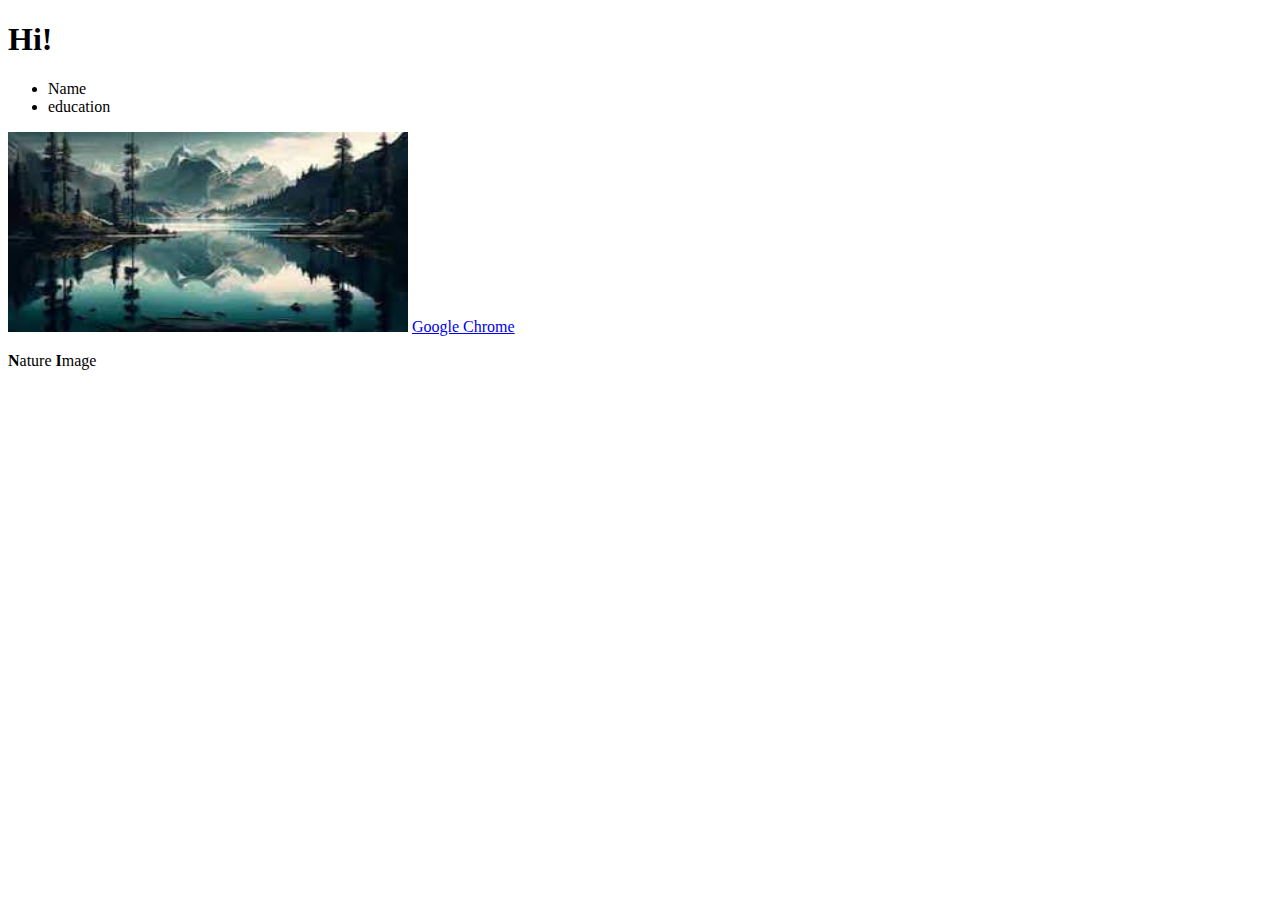
==== index.html @ c35f22b8 "Basic Html & Css" ====
<!DOCTYPE html>
<html lang="en">
    <head>
        <title>My First Page</title>
    </head>
    <meta charset="UTF-8">
    <body>
        <h1>Hi!</h1>
        <ul>
            <li>Name</li>
            <li>education</li>
        </ul>
        <img src="[data-uri]" alt="Nature" 
        height="200" width ="400" >
        <a href="www.google.com" target="_blank">Google Chrome </a>

        <p><strong>N</strong>ature <strong>I</strong>mage
        </p>
    </body>
</html>
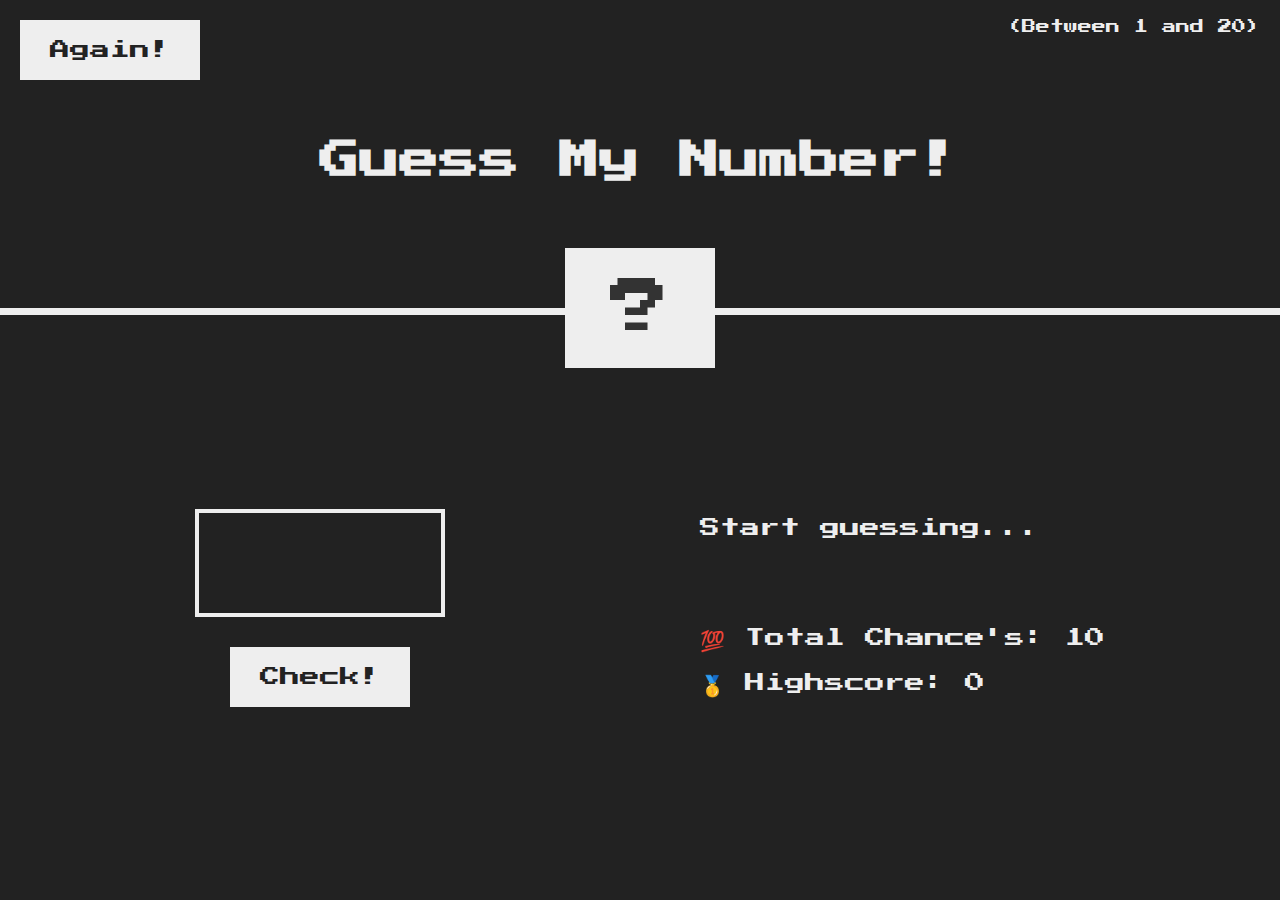
==== commit 111f4903: "Guess the number Game" ====
--- a/index.html
+++ b/index.html
@@ -1,20 +1,32 @@
-<!DOCTYPE html>
-<html lang="en">
-    <head>
-        <title>My First Page</title>
-    </head>
-    <meta charset="UTF-8">
-    <body>
-        <h1>Hi!</h1>
-        <ul>
-            <li>Name</li>
-            <li>education</li>
-        </ul>
-        <img src="[data-uri]" alt="Nature" 
-        height="200" width ="400" >
-        <a href="www.google.com" target="_blank">Google Chrome </a>
-
-        <p><strong>N</strong>ature <strong>I</strong>mage
-        </p>
-    </body>
-</html>+<!DOCTYPE html>
+<html lang="en">
+  <head>
+    <meta charset="UTF-8" />
+    <meta name="viewport" content="width=device-width, initial-scale=1.0" />
+    <meta http-equiv="X-UA-Compatible" content="ie=edge" />
+    <link rel="stylesheet" href="style.css" />
+    <title>Guess My Number!</title>
+  </head>
+  <body>
+    <header>
+      <h1>Guess My Number!</h1>
+      <p class="between">(Between 1 and 20)</p>
+      <button class="btn again">Again!</button>
+      <div class="number">?</div>
+    </header>
+    <main>
+      <section class="left">
+        <input type="number" class="guess" />
+        <button class="btn check">Check!</button>
+      </section>
+      <section class="right">
+        <p class="message">Start guessing...</p>
+        <p class="label-score">💯 Total Chance's: <span class="score">10</span></p>
+        <p class="label-highscore">
+          🥇 Highscore: <span class="highscore">0</span>
+        </p>
+      </section>
+    </main>
+    <script src="script.js"></script>
+  </body>
+</html>
--- a/style.css
+++ b/style.css
@@ -0,0 +1,119 @@
+@import url('https://fonts.googleapis.com/css?family=Press+Start+2P&display=swap');
+
+* {
+  margin: 0;
+  padding: 0;
+  box-sizing: inherit;
+}
+
+html {
+  font-size: 62.5%;
+  box-sizing: border-box;
+}
+
+body {
+  font-family: 'Press Start 2P', sans-serif;
+  color: #eee;
+  background-color: #222;
+  /* background-color: #60b347; */
+}
+
+/* LAYOUT */
+header {
+  position: relative;
+  height: 35vh;
+  border-bottom: 7px solid #eee;
+}
+
+main {
+  height: 65vh;
+  color: #eee;
+  display: flex;
+  align-items: center;
+  justify-content: space-around;
+}
+
+.left {
+  width: 52rem;
+  display: flex;
+  flex-direction: column;
+  align-items: center;
+}
+
+.right {
+  width: 52rem;
+  font-size: 2rem;
+}
+
+/* ELEMENTS STYLE */
+h1 {
+  font-size: 4rem;
+  text-align: center;
+  position: absolute;
+  width: 100%;
+  top: 52%;
+  left: 50%;
+  transform: translate(-50%, -50%);
+}
+
+.number {
+  background: #eee;
+  color: #333;
+  font-size: 6rem;
+  width: 15rem;
+  padding: 3rem 0rem;
+  text-align: center;
+  position: absolute;
+  bottom: 0;
+  left: 50%;
+  transform: translate(-50%, 50%);
+}
+
+.between {
+  font-size: 1.4rem;
+  position: absolute;
+  top: 2rem;
+  right: 2rem;
+}
+
+.again {
+  position: absolute;
+  top: 2rem;
+  left: 2rem;
+}
+
+.guess {
+  background: none;
+  border: 4px solid #eee;
+  font-family: inherit;
+  color: inherit;
+  font-size: 5rem;
+  padding: 2.5rem;
+  width: 25rem;
+  text-align: center;
+  display: block;
+  margin-bottom: 3rem;
+}
+
+.btn {
+  border: none;
+  background-color: #eee;
+  color: #222;
+  font-size: 2rem;
+  font-family: inherit;
+  padding: 2rem 3rem;
+  cursor: pointer;
+}
+
+.btn:hover {
+  background-color: #ccc;
+}
+
+.message {
+  margin-bottom: 8rem;
+  height: 3rem;
+}
+
+.label-score {
+  margin-bottom: 2rem;
+}
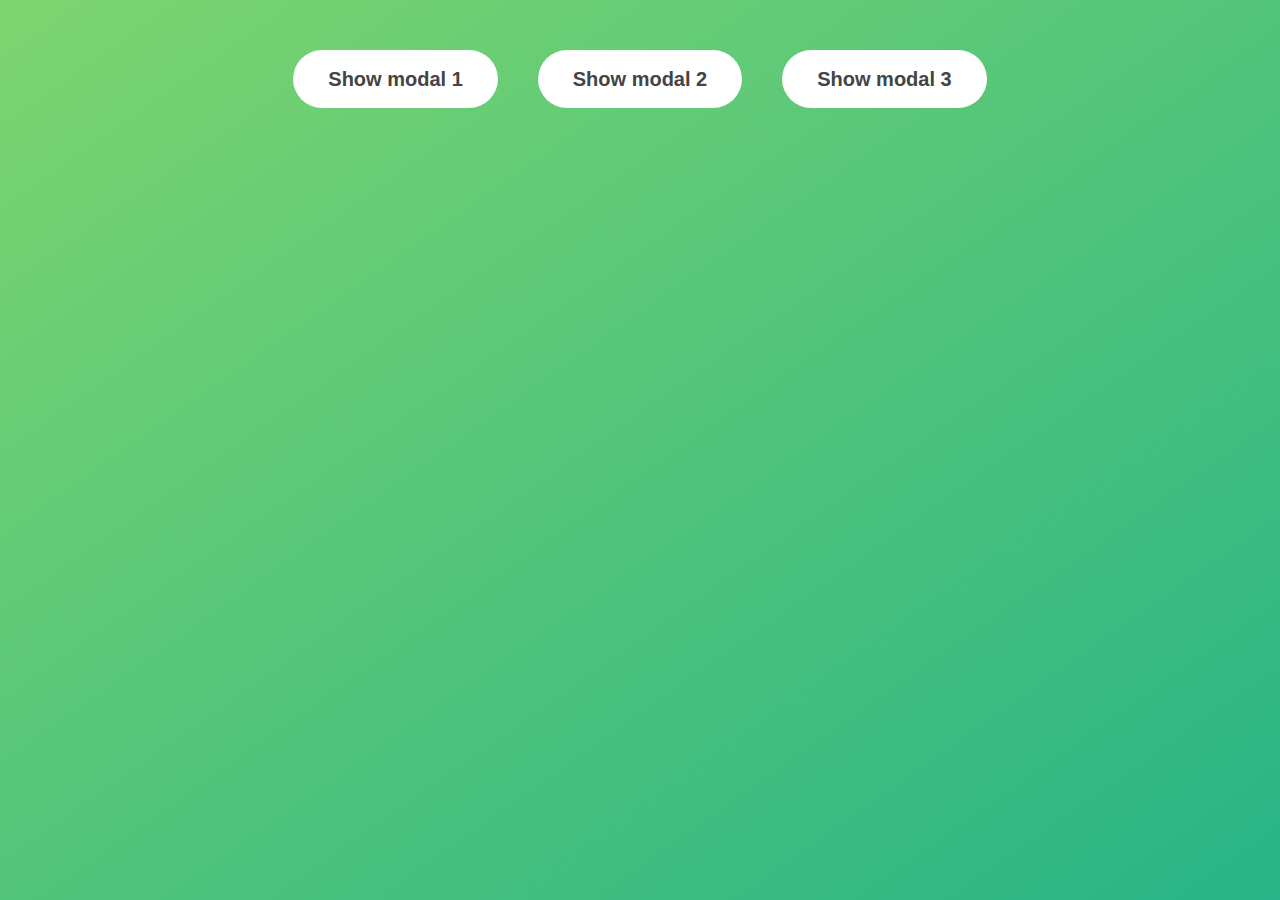
==== commit fa5d9a4a: "Modal features using Javascript" ====
--- a/index.html
+++ b/index.html
@@ -5,28 +5,28 @@
     <meta name="viewport" content="width=device-width, initial-scale=1.0" />
     <meta http-equiv="X-UA-Compatible" content="ie=edge" />
     <link rel="stylesheet" href="style.css" />
-    <title>Guess My Number!</title>
+    <title>Modal window</title>
   </head>
   <body>
-    <header>
-      <h1>Guess My Number!</h1>
-      <p class="between">(Between 1 and 20)</p>
-      <button class="btn again">Again!</button>
-      <div class="number">?</div>
-    </header>
-    <main>
-      <section class="left">
-        <input type="number" class="guess" />
-        <button class="btn check">Check!</button>
-      </section>
-      <section class="right">
-        <p class="message">Start guessing...</p>
-        <p class="label-score">💯 Total Chance's: <span class="score">10</span></p>
-        <p class="label-highscore">
-          🥇 Highscore: <span class="highscore">0</span>
-        </p>
-      </section>
-    </main>
+    <button class="show-modal">Show modal 1</button>
+    <button class="show-modal">Show modal 2</button>
+    <button class="show-modal">Show modal 3</button>
+
+    <div class="modal hidden">
+      <button class="close-modal">&times;</button>
+      <h1>I'm a modal window 😍</h1>
+      <p>
+        Lorem ipsum dolor sit amet, consectetur adipisicing elit, sed do eiusmod
+        tempor incididunt ut labore et dolore magna aliqua. Ut enim ad minim
+        veniam, quis nostrud exercitation ullamco laboris nisi ut aliquip ex ea
+        commodo consequat. Duis aute irure dolor in reprehenderit in voluptate
+        velit esse cillum dolore eu fugiat nulla pariatur. Excepteur sint
+        occaecat cupidatat non proident, sunt in culpa qui officia deserunt
+        mollit anim id est laborum.
+      </p>
+    </div>
+    <div class="overlay hidden"></div>
+
     <script src="script.js"></script>
   </body>
 </html>
--- a/style.css
+++ b/style.css
@@ -1,5 +1,3 @@
-@import url('https://fonts.googleapis.com/css?family=Press+Start+2P&display=swap');
-
 * {
   margin: 0;
   padding: 0;
@@ -12,108 +10,76 @@
 }
 
 body {
-  font-family: 'Press Start 2P', sans-serif;
-  color: #eee;
-  background-color: #222;
-  /* background-color: #60b347; */
+  font-family: sans-serif;
+  color: #333;
+  line-height: 1.5;
+  height: 100vh;
+  position: relative;
+  display: flex;
+  align-items: flex-start;
+  justify-content: center;
+  background: linear-gradient(to top left, #28b487, #7dd56f);
 }
 
-/* LAYOUT */
-header {
-  position: relative;
-  height: 35vh;
-  border-bottom: 7px solid #eee;
-}
-
-main {
-  height: 65vh;
-  color: #eee;
-  display: flex;
-  align-items: center;
-  justify-content: space-around;
-}
-
-.left {
-  width: 52rem;
-  display: flex;
-  flex-direction: column;
-  align-items: center;
-}
-
-.right {
-  width: 52rem;
+.show-modal {
   font-size: 2rem;
-}
-
-/* ELEMENTS STYLE */
-h1 {
-  font-size: 4rem;
-  text-align: center;
-  position: absolute;
-  width: 100%;
-  top: 52%;
-  left: 50%;
-  transform: translate(-50%, -50%);
-}
-
-.number {
-  background: #eee;
-  color: #333;
-  font-size: 6rem;
-  width: 15rem;
-  padding: 3rem 0rem;
-  text-align: center;
-  position: absolute;
-  bottom: 0;
-  left: 50%;
-  transform: translate(-50%, 50%);
-}
-
-.between {
-  font-size: 1.4rem;
-  position: absolute;
-  top: 2rem;
-  right: 2rem;
-}
-
-.again {
-  position: absolute;
-  top: 2rem;
-  left: 2rem;
-}
-
-.guess {
-  background: none;
-  border: 4px solid #eee;
-  font-family: inherit;
-  color: inherit;
-  font-size: 5rem;
-  padding: 2.5rem;
-  width: 25rem;
-  text-align: center;
-  display: block;
-  margin-bottom: 3rem;
-}
-
-.btn {
+  font-weight: 600;
+  padding: 1.75rem 3.5rem;
+  margin: 5rem 2rem;
   border: none;
-  background-color: #eee;
-  color: #222;
-  font-size: 2rem;
-  font-family: inherit;
-  padding: 2rem 3rem;
+  background-color: #fff;
+  color: #444;
+  border-radius: 10rem;
   cursor: pointer;
 }
 
-.btn:hover {
-  background-color: #ccc;
+.close-modal {
+  position: absolute;
+  top: 1.2rem;
+  right: 2rem;
+  font-size: 5rem;
+  color: #333;
+  cursor: pointer;
+  border: none;
+  background: none;
 }
 
-.message {
-  margin-bottom: 8rem;
-  height: 3rem;
+h1 {
+  font-size: 2.5rem;
+  margin-bottom: 2rem;
 }
 
-.label-score {
-  margin-bottom: 2rem;
+p {
+  font-size: 1.8rem;
 }
+
+/* -------------------------- */
+/* CLASSES TO MAKE MODAL WORK */
+.hidden {
+  display: none;
+}
+
+.modal {
+  position: absolute;
+  top: 50%;
+  left: 50%;
+  transform: translate(-50%, -50%);
+  width: 70%;
+
+  background-color: white;
+  padding: 6rem;
+  border-radius: 5px;
+  box-shadow: 0 3rem 5rem rgba(0, 0, 0, 0.3);
+  z-index: 10;
+}
+
+.overlay {
+  position: absolute;
+  top: 0;
+  left: 0;
+  width: 100%;
+  height: 100%;
+  background-color: rgba(0, 0, 0, 0.6);
+  backdrop-filter: blur(3px);
+  z-index: 5;
+}
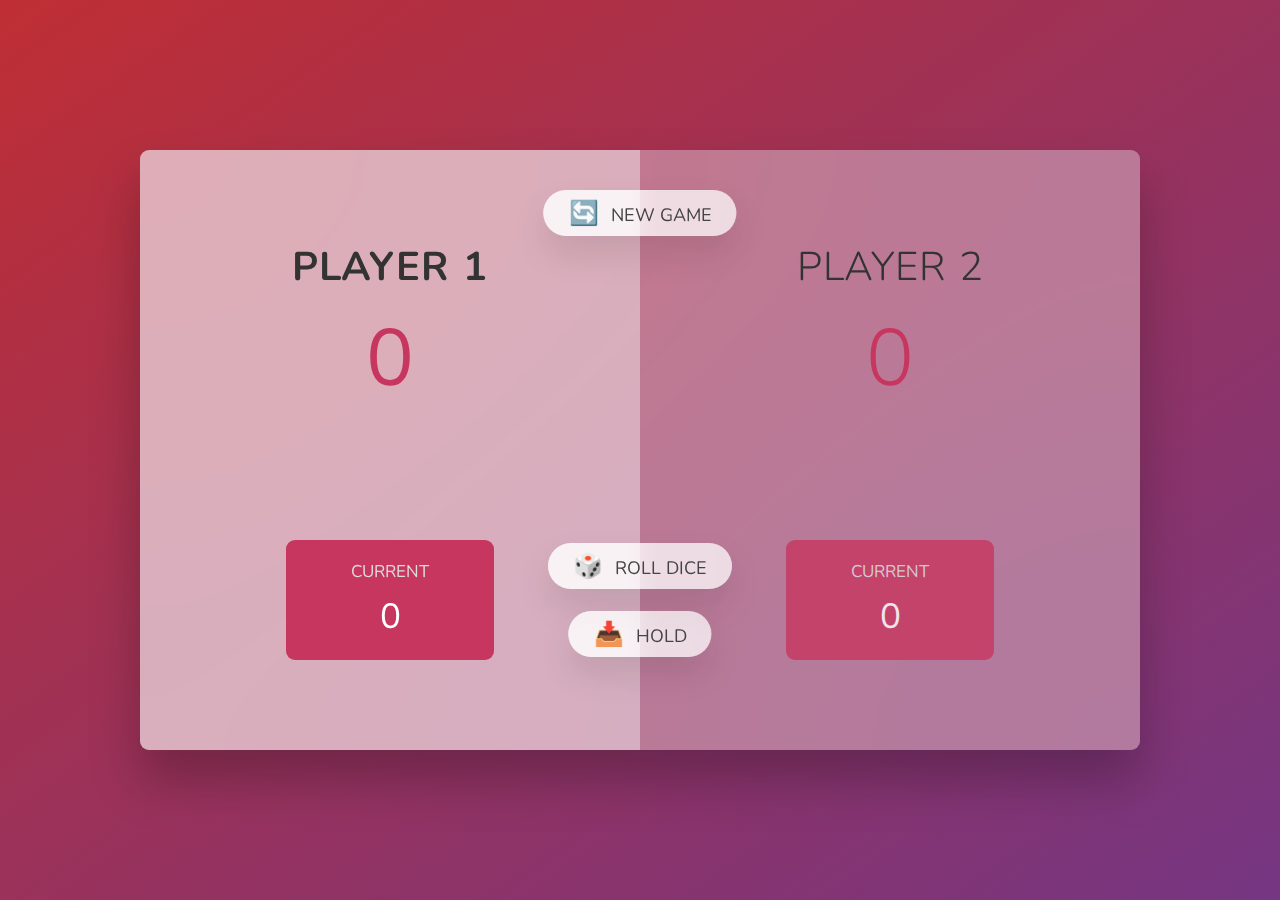
==== commit 635b0b0c: "Pig Game project" ====
--- a/index.html
+++ b/index.html
@@ -5,28 +5,32 @@
     <meta name="viewport" content="width=device-width, initial-scale=1.0" />
     <meta http-equiv="X-UA-Compatible" content="ie=edge" />
     <link rel="stylesheet" href="style.css" />
-    <title>Modal window</title>
+    <title>Pig Game</title>
   </head>
   <body>
-    <button class="show-modal">Show modal 1</button>
-    <button class="show-modal">Show modal 2</button>
-    <button class="show-modal">Show modal 3</button>
+    <main>
+      <section class="player player--0 player--active">
+        <h2 class="name" id="name--0">Player 1</h2>
+        <p class="score" id="score--0">43</p>
+        <div class="current">
+          <p class="current-label">Current</p>
+          <p class="current-score" id="current--0">0</p>
+        </div>
+      </section>
+      <section class="player player--1">
+        <h2 class="name" id="name--1">Player 2</h2>
+        <p class="score" id="score--1">24</p>
+        <div class="current">
+          <p class="current-label">Current</p>
+          <p class="current-score" id="current--1">0</p>
+        </div>
+      </section>
 
-    <div class="modal hidden">
-      <button class="close-modal">&times;</button>
-      <h1>I'm a modal window 😍</h1>
-      <p>
-        Lorem ipsum dolor sit amet, consectetur adipisicing elit, sed do eiusmod
-        tempor incididunt ut labore et dolore magna aliqua. Ut enim ad minim
-        veniam, quis nostrud exercitation ullamco laboris nisi ut aliquip ex ea
-        commodo consequat. Duis aute irure dolor in reprehenderit in voluptate
-        velit esse cillum dolore eu fugiat nulla pariatur. Excepteur sint
-        occaecat cupidatat non proident, sunt in culpa qui officia deserunt
-        mollit anim id est laborum.
-      </p>
-    </div>
-    <div class="overlay hidden"></div>
-
+      <img src="dice-5.png" alt="Playing dice" class="dice" />
+      <button class="btn btn--new">🔄 New game</button>
+      <button class="btn btn--roll">🎲 Roll dice</button>
+      <button class="btn btn--hold">📥 Hold</button>
+    </main>
     <script src="script.js"></script>
   </body>
 </html>
--- a/style.css
+++ b/style.css
@@ -1,3 +1,5 @@
+@import url('https://fonts.googleapis.com/css2?family=Nunito&display=swap');
+
 * {
   margin: 0;
   padding: 0;
@@ -10,76 +12,160 @@
 }
 
 body {
-  font-family: sans-serif;
+  font-family: 'Nunito', sans-serif;
+  font-weight: 400;
+  height: 100vh;
   color: #333;
-  line-height: 1.5;
-  height: 100vh;
-  position: relative;
+  background-image: linear-gradient(to top left, #753682 0%, #bf2e34 100%);
   display: flex;
-  align-items: flex-start;
+  align-items: center;
   justify-content: center;
-  background: linear-gradient(to top left, #28b487, #7dd56f);
 }
 
-.show-modal {
-  font-size: 2rem;
-  font-weight: 600;
-  padding: 1.75rem 3.5rem;
-  margin: 5rem 2rem;
-  border: none;
-  background-color: #fff;
-  color: #444;
-  border-radius: 10rem;
-  cursor: pointer;
+/* LAYOUT */
+main {
+  position: relative;
+  width: 100rem;
+  height: 60rem;
+  background-color: rgba(255, 255, 255, 0.35);
+  backdrop-filter: blur(200px);
+  filter: blur();
+  box-shadow: 0 3rem 5rem rgba(0, 0, 0, 0.25);
+  border-radius: 9px;
+  overflow: hidden;
+  display: flex;
 }
 
-.close-modal {
-  position: absolute;
-  top: 1.2rem;
-  right: 2rem;
-  font-size: 5rem;
-  color: #333;
-  cursor: pointer;
-  border: none;
-  background: none;
+.player {
+  flex: 50%;
+  padding: 9rem;
+  display: flex;
+  flex-direction: column;
+  align-items: center;
+  transition: all 0.75s;
 }
 
-h1 {
-  font-size: 2.5rem;
-  margin-bottom: 2rem;
+/* ELEMENTS */
+.name {
+  position: relative;
+  font-size: 4rem;
+  text-transform: uppercase;
+  letter-spacing: 1px;
+  word-spacing: 2px;
+  font-weight: 300;
+  margin-bottom: 1rem;
 }
 
-p {
-  font-size: 1.8rem;
+.score {
+  font-size: 8rem;
+  font-weight: 300;
+  color: #c7365f;
+  margin-bottom: auto;
 }
 
-/* -------------------------- */
-/* CLASSES TO MAKE MODAL WORK */
+.player--active {
+  background-color: rgba(255, 255, 255, 0.4);
+}
+.player--active .name {
+  font-weight: 700;
+}
+.player--active .score {
+  font-weight: 400;
+}
+
+.player--active .current {
+  opacity: 1;
+}
+
+.current {
+  background-color: #c7365f;
+  opacity: 0.8;
+  border-radius: 9px;
+  color: #fff;
+  width: 65%;
+  padding: 2rem;
+  text-align: center;
+  transition: all 0.75s;
+}
+
+.current-label {
+  text-transform: uppercase;
+  margin-bottom: 1rem;
+  font-size: 1.7rem;
+  color: #ddd;
+}
+
+.current-score {
+  font-size: 3.5rem;
+}
+
+/* ABSOLUTE POSITIONED ELEMENTS */
+.btn {
+  position: absolute;
+  left: 50%;
+  transform: translateX(-50%);
+  color: #444;
+  background: none;
+  border: none;
+  font-family: inherit;
+  font-size: 1.8rem;
+  text-transform: uppercase;
+  cursor: pointer;
+  font-weight: 400;
+  transition: all 0.2s;
+
+  background-color: white;
+  background-color: rgba(255, 255, 255, 0.6);
+  backdrop-filter: blur(10px);
+
+  padding: 0.7rem 2.5rem;
+  border-radius: 50rem;
+  box-shadow: 0 1.75rem 3.5rem rgba(0, 0, 0, 0.1);
+}
+
+.btn::first-letter {
+  font-size: 2.4rem;
+  display: inline-block;
+  margin-right: 0.7rem;
+}
+
+.btn--new {
+  top: 4rem;
+}
+.btn--roll {
+  top: 39.3rem;
+}
+.btn--hold {
+  top: 46.1rem;
+}
+
+.btn:active {
+  transform: translate(-50%, 3px);
+  box-shadow: 0 1rem 2rem rgba(0, 0, 0, 0.15);
+}
+
+.btn:focus {
+  outline: none;
+}
+
+.dice {
+  position: absolute;
+  left: 50%;
+  top: 16.5rem;
+  transform: translateX(-50%);
+  height: 10rem;
+  box-shadow: 0 2rem 5rem rgba(0, 0, 0, 0.2);
+}
+
+.player--winner {
+  background-color: #2f2f2f;
+}
+
+.player--winner .name {
+  font-weight: 700;
+  color: #c7365f;
+}
+
 .hidden {
   display: none;
 }
-
-.modal {
-  position: absolute;
-  top: 50%;
-  left: 50%;
-  transform: translate(-50%, -50%);
-  width: 70%;
-
-  background-color: white;
-  padding: 6rem;
-  border-radius: 5px;
-  box-shadow: 0 3rem 5rem rgba(0, 0, 0, 0.3);
-  z-index: 10;
-}
-
-.overlay {
-  position: absolute;
-  top: 0;
-  left: 0;
-  width: 100%;
-  height: 100%;
-  background-color: rgba(0, 0, 0, 0.6);
-  backdrop-filter: blur(3px);
-  z-index: 5;
-}
